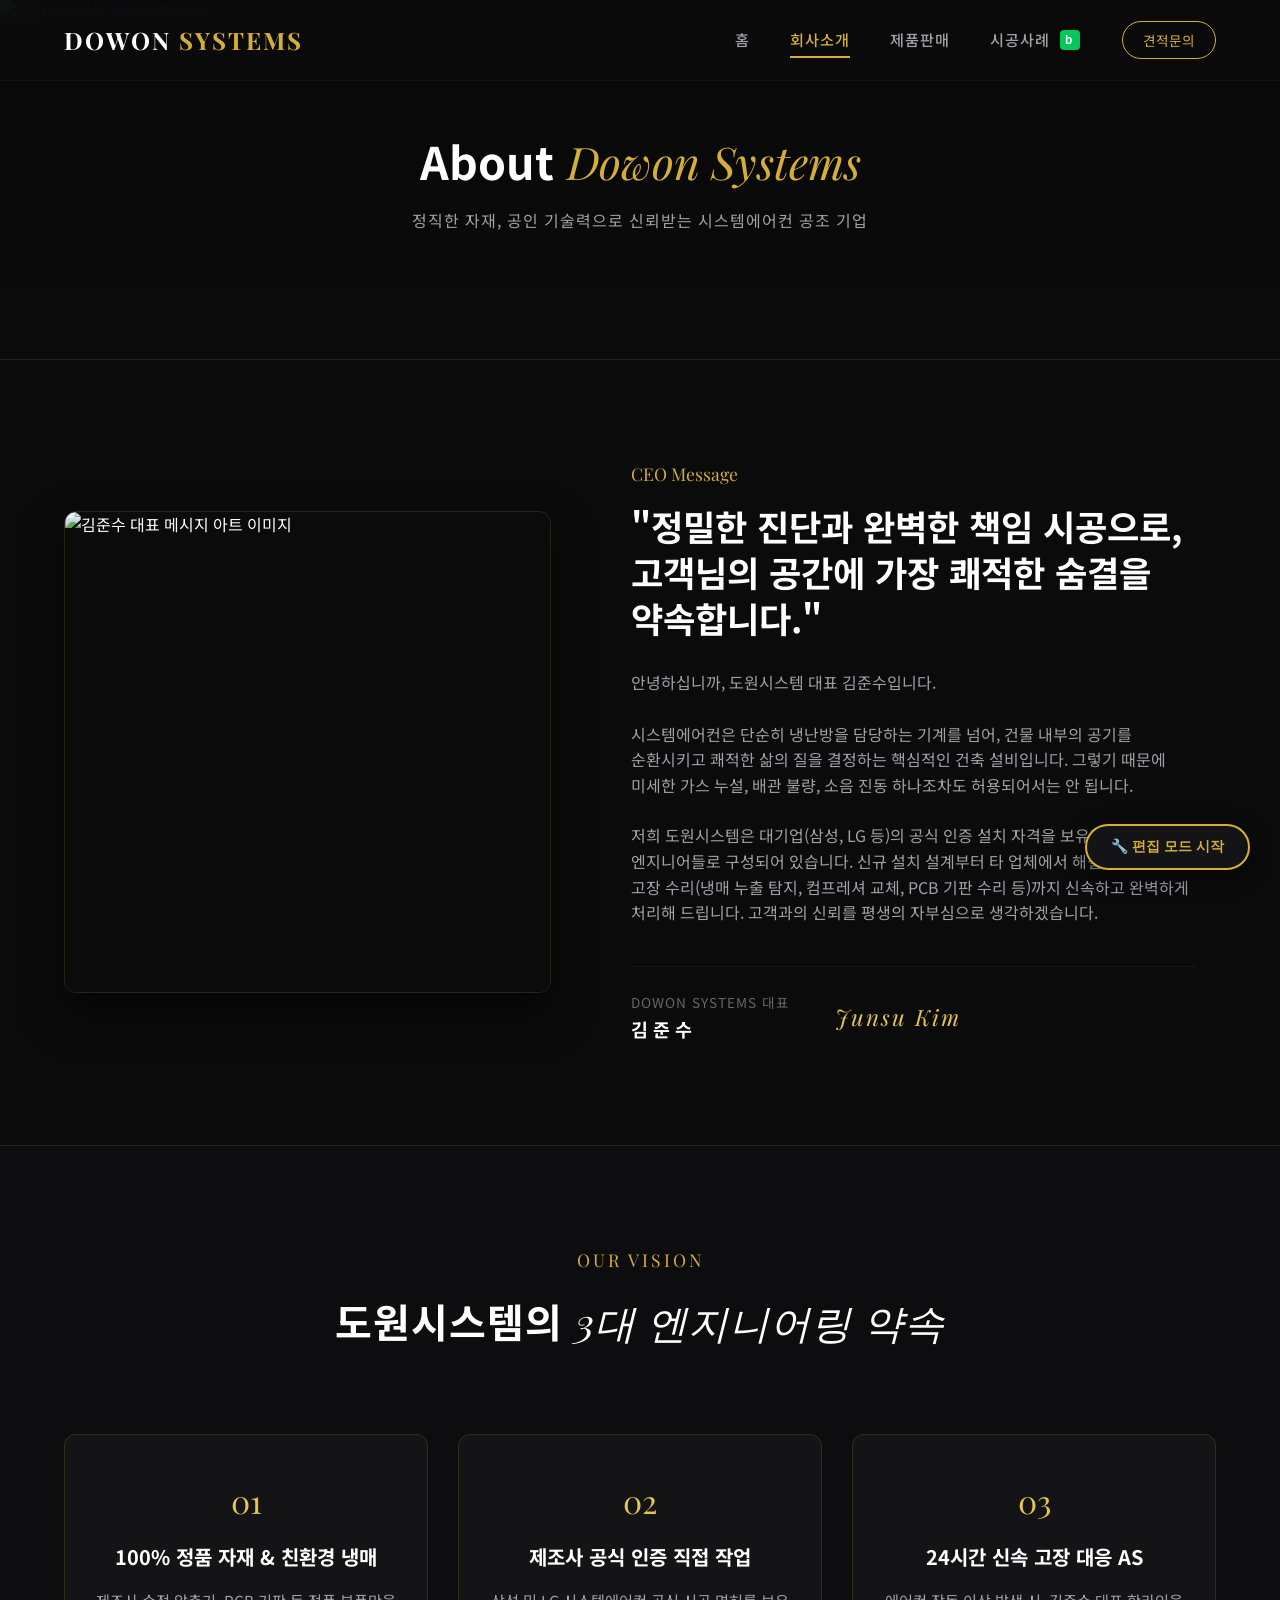
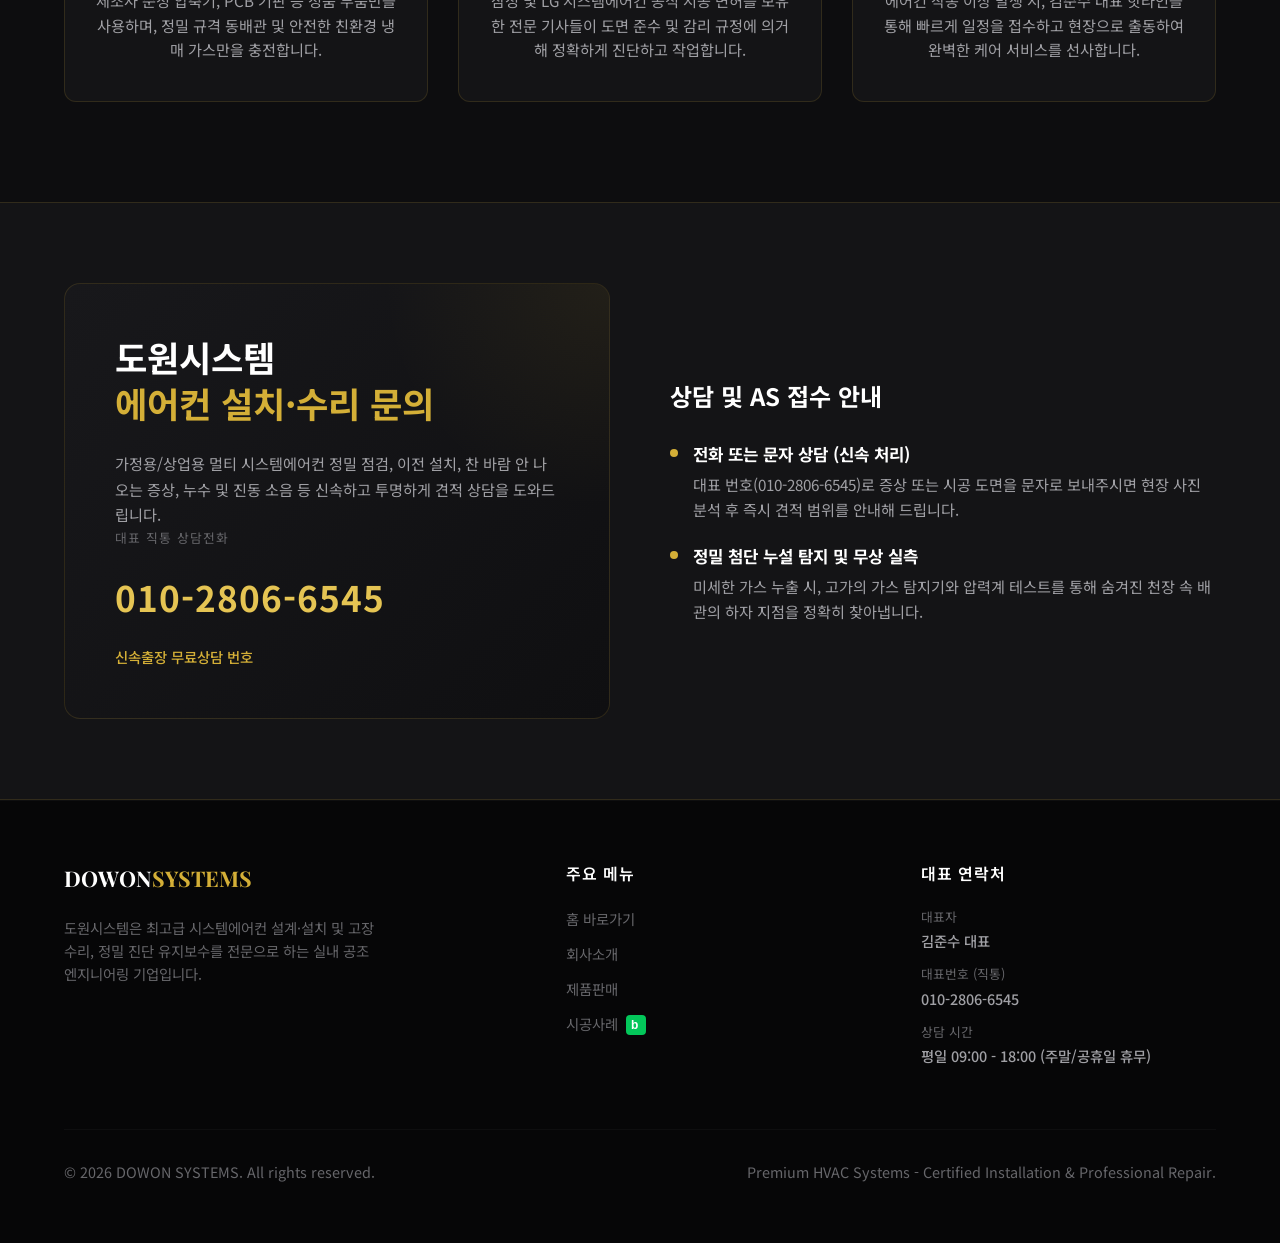
==== about.html @ 6450e4ee "Add files via upload" ====
<!DOCTYPE html>
<html lang="ko">
<head>
  <meta charset="UTF-8">
  <meta name="viewport" content="width=device-width, initial-scale=1.0">
  <title>회사소개 | 도원시스템</title>
  <meta name="description" content="도원시스템 김준수 대표의 정직한 기술 철학과 완벽을 지향하는 최고급 시스템에어컨 시공·수리 전문 기술을 소개합니다.">
  <link rel="stylesheet" href="style.css">
  <style>
    /* 회사소개 서브페이지 커스텀 스타일 */
    .sub-hero {
      height: 40vh;
      min-height: 300px;
      position: relative;
      display: flex;
      align-items: center;
      background-color: #060607;
      overflow: hidden;
      border-bottom: 1px solid var(--border-color);
    }
    .sub-hero::after {
      content: '';
      position: absolute;
      top: 0;
      left: 0;
      width: 100%;
      height: 100%;
      background: linear-gradient(to bottom, rgba(11, 11, 12, 0.4) 0%, rgba(11, 11, 12, 0.95) 100%);
      z-index: 2;
    }
    .sub-hero-bg {
      position: absolute;
      top: 0;
      left: 0;
      width: 100%;
      height: 100%;
      object-fit: cover;
      opacity: 0.5;
      z-index: 1;
    }
    .sub-hero-content {
      position: relative;
      z-index: 3;
      text-align: center;
      width: 100%;
    }
    .sub-hero-title {
      font-size: 2.8rem;
      font-weight: 700;
      margin-bottom: 10px;
    }
    .sub-hero-title span {
      font-family: var(--font-serif);
      font-weight: 400;
      font-style: italic;
      color: var(--primary);
    }
    .sub-hero-desc {
      color: var(--text-secondary);
      font-size: 1rem;
      letter-spacing: 1px;
    }
    .vision-grid {
      display: grid;
      grid-template-columns: repeat(3, 1fr);
      gap: 30px;
      margin-top: 50px;
    }
    @media (max-width: 768px) {
      .vision-grid {
        grid-template-columns: 1fr;
      }
    }
    .vision-card {
      background-color: var(--bg-surface);
      border: 1px solid var(--border-color);
      padding: 40px 30px;
      border-radius: 12px;
      text-align: center;
      transition: var(--transition-smooth);
    }
    .vision-card:hover {
      border-color: var(--border-hover);
      transform: translateY(-5px);
    }
    .vision-num {
      font-family: var(--font-serif);
      font-size: 2rem;
      color: var(--primary-light);
      display: block;
      margin-bottom: 15px;
    }
    .vision-title {
      font-size: 1.25rem;
      font-weight: 700;
      margin-bottom: 15px;
    }
    .vision-desc {
      color: var(--text-secondary);
      font-size: 0.95rem;
      line-height: 1.6;
    }
    .contact-section {
      background-color: var(--bg-surface);
      border-top: 1px solid var(--border-color);
      border-bottom: 1px solid var(--border-color);
      padding: 80px 0;
    }
    .contact-grid {
      display: grid;
      grid-template-columns: 1fr 1fr;
      gap: 60px;
    }
    @media (max-width: 992px) {
      .contact-grid {
        grid-template-columns: 1fr;
        gap: 40px;
      }
    }
    .contact-card-premium {
      background: linear-gradient(135deg, #18181B 0%, #0F0F11 100%);
      border: 1px solid var(--border-color);
      border-radius: 16px;
      padding: 50px;
      display: flex;
      flex-direction: column;
      justify-content: space-between;
      position: relative;
      overflow: hidden;
    }
    .contact-card-premium::before {
      content: '';
      position: absolute;
      top: -50%;
      right: -50%;
      width: 100%;
      height: 100%;
      background: radial-gradient(circle, rgba(212, 175, 55, 0.08) 0%, transparent 65%);
      pointer-events: none;
    }
    .contact-title-main {
      font-size: 2.2rem;
      font-weight: 700;
      line-height: 1.3;
      margin-bottom: 25px;
    }
    .contact-title-main span {
      color: var(--primary);
    }
    .contact-direct-number {
      font-size: 2.2rem;
      font-weight: 700;
      color: var(--primary-light);
      margin: 20px 0;
      letter-spacing: 1px;
    }
    .contact-direct-number a {
      transition: var(--transition-fast);
    }
    .contact-direct-number a:hover {
      color: var(--text-primary);
    }
  </style>
</head>
<body>

  <!-- 프리미엄 헤더 영역 -->
  <header>
    <div class="container header-container">
      <a href="index.html" class="logo" id="header_logo">DOWON<span>SYSTEMS</span></a>
      
      <button class="menu-toggle" aria-label="메뉴 열기" id="menu_toggle_btn">
        <span></span>
        <span></span>
        <span></span>
      </button>

      <ul class="nav-menu">
        <li><a href="index.html" class="nav-link" id="nav_home">홈</a></li>
        <li><a href="about.html" class="nav-link active" id="nav_about">회사소개</a></li>
        <li><a href="products.html" class="nav-link" id="nav_products">제품판매</a></li>
        <li><a href="https://blog.naver.com/junyplz" target="_blank" class="nav-link" id="nav_cases">시공사례<svg viewBox="0 0 24 24" width="24" height="24" style="fill: #03C75A; vertical-align: middle; margin-left: 8px; display: inline-block; position: relative; top: -1px;"><rect x="2" y="2" width="20" height="20" rx="4" fill="#03C75A"/><text x="7" y="16" font-family="'Arial', sans-serif" font-weight="bold" font-size="12" fill="#FFFFFF">b</text></svg></a></li>
        
        <!-- 
          [메뉴 추가 방법] 
          직접 '제품소개' 및 '시공후기' 메뉴를 홈페이지 상단에 띄우고 싶으실 경우, 
          바로 아래 두 줄의 주석 기호를 삭제(지우기)해 주시면 활성화됩니다.
        -->
        <!-- <li><a href="product-intro.html" class="nav-link" id="nav_prod_intro">제품소개</a></li> -->
        <!-- <li><a href="reviews.html" class="nav-link" id="nav_reviews">시공후기</a></li> -->
        
        <li><a href="about.html#contact" class="contact-btn-nav" id="nav_contact">견적문의</a></li>
      </ul>
    </div>
  </header>

  <!-- 서브 페이지 히어로 섹션 -->
  <section class="sub-hero">
    <!-- 
      [사진 직접 교체 안내]
      - 이미지 파일 경로: C:\Users\도원\.gemini\antigravity\scratch\dowon-systems\images\hero-bg.png
      - 추천 해상도: 1920x600px (3:1 비율)
    -->
    <img src="images/hero-bg.png" alt="도원시스템 소개 히어로 배경" class="sub-hero-bg">
    <div class="sub-hero-content container">
      <h1 class="sub-hero-title">About <span>Dowon Systems</span></h1>
      <p class="sub-hero-desc">정직한 자재, 공인 기술력으로 신뢰받는 시스템에어컨 공조 기업</p>
    </div>
  </section>

  <!-- CEO 메시지 섹션 -->
  <section class="section-padding">
    <div class="container">
      <div class="intro-layout">
        <div class="intro-image-container">
          <!-- 
            [사진 직접 교체 안내]
            - 이미지 파일 경로: C:\Users\도원\.gemini\antigravity\scratch\dowon-systems\images\case-1.png
            - 추천 해상도: 800x1000px (세로형 또는 1:1 비율)
          -->
          <img src="images/case-1.png" alt="김준수 대표 메시지 아트 이미지" class="intro-img">
        </div>
        <div class="intro-text-box">
          <span class="intro-subtitle">CEO Message</span>
          <h2 class="intro-title">
            "정밀한 진단과 완벽한 책임 시공으로,<br>
            고객님의 공간에 가장 쾌적한 숨결을 약속합니다."
          </h2>
          <p class="intro-desc">
            안녕하십니까, 도원시스템 대표 김준수입니다.<br><br>
            시스템에어컨은 단순히 냉난방을 담당하는 기계를 넘어, 건물 내부의 공기를 순환시키고 쾌적한 삶의 질을 결정하는 핵심적인 건축 설비입니다. 그렇기 때문에 미세한 가스 누설, 배관 불량, 소음 진동 하나조차도 허용되어서는 안 됩니다.
          </p>
          <p class="intro-desc">
            저희 도원시스템은 대기업(삼성, LG 등)의 공식 인증 설치 자격을 보유한 베테랑 엔지니어들로 구성되어 있습니다. 신규 설치 설계부터 타 업체에서 해결하지 못한 고장 수리(냉매 누출 탐지, 컴프레셔 교체, PCB 기판 수리 등)까지 신속하고 완벽하게 처리해 드립니다. 고객과의 신뢰를 평생의 자부심으로 생각하겠습니다.
          </p>
          <div class="ceo-badge">
            <div class="ceo-sign-box">
              <span class="ceo-role">DOWON SYSTEMS 대표</span>
              <span class="ceo-name">김 준 수</span>
            </div>
            <span class="ceo-signature">Junsu Kim</span>
          </div>
        </div>
      </div>
    </div>
  </section>

  <!-- 기업 비전 섹션 -->
  <section class="section-padding" style="background-color: #0d0d0f; border-top: 1px solid var(--border-color);">
    <div class="container">
      <div class="section-header">
        <span class="section-subtitle">Our Vision</span>
        <h2 class="section-title">도원시스템의 <span>3대 엔지니어링 약속</span></h2>
      </div>

      <div class="vision-grid">
        <div class="vision-card">
          <span class="vision-num">01</span>
          <h3 class="vision-title">100% 정품 자재 & 친환경 냉매</h3>
          <p class="vision-desc">제조사 순정 압축기, PCB 기판 등 정품 부품만을 사용하며, 정밀 규격 동배관 및 안전한 친환경 냉매 가스만을 충전합니다.</p>
        </div>
        <div class="vision-card">
          <span class="vision-num">02</span>
          <h3 class="vision-title">제조사 공식 인증 직접 작업</h3>
          <p class="vision-desc">삼성 및 LG 시스템에어컨 공식 시공 면허를 보유한 전문 기사들이 도면 준수 및 감리 규정에 의거해 정확하게 진단하고 작업합니다.</p>
        </div>
        <div class="vision-card">
          <span class="vision-num">03</span>
          <h3 class="vision-title">24시간 신속 고장 대응 AS</h3>
          <p class="vision-desc">에어컨 작동 이상 발생 시, 김준수 대표 핫라인을 통해 빠르게 일정을 접수하고 현장으로 출동하여 완벽한 케어 서비스를 선사합니다.</p>
        </div>
      </div>
    </div>
  </section>

  <!-- 견적문의 및 연락처 섹션 -->
  <section class="contact-section" id="contact">
    <div class="container">
      <div class="contact-grid">
        <div class="contact-card-premium">
          <div>
            <h2 class="contact-title-main">
              도원시스템<br>
              <span>에어컨 설치·수리 문의</span>
            </h2>
            <p style="color: var(--text-secondary); line-height: 1.7; font-size: 0.95rem;">
              가정용/상업용 멀티 시스템에어컨 정밀 점검, 이전 설치, 찬 바람 안 나오는 증상, 누수 및 진동 소음 등 신속하고 투명하게 견적 상담을 도와드립니다.
            </p>
          </div>
          <div>
            <p style="color: var(--text-muted); font-size: 0.8rem; text-transform: uppercase; letter-spacing: 1px;">대표 직통 상담전화</p>
            <div class="contact-direct-number">
              <a href="tel:010-2806-6545">010-2806-6545</a>
            </div>
            <p style="color: var(--primary); font-size: 0.9rem; font-weight: 500;">
              신속출장 무료상담 번호
            </p>
          </div>
        </div>

        <div style="padding: 20px 0; display: flex; flex-direction: column; justify-content: center;">
          <h3 style="font-size: 1.5rem; font-weight: 700; margin-bottom: 25px;">상담 및 AS 접수 안내</h3>
          <ul style="list-style: none; display: flex; flex-direction: column; gap: 20px;">
            <li style="display: flex; gap: 15px; align-items: flex-start;">
              <div style="width: 8px; height: 8px; border-radius: 50%; background-color: var(--primary); margin-top: 8px; flex-shrink: 0;"></div>
              <div>
                <strong style="display: block; font-size: 1.05rem; margin-bottom: 4px;">전화 또는 문자 상담 (신속 처리)</strong>
                <span style="color: var(--text-secondary); font-size: 0.95rem;">대표 번호(010-2806-6545)로 증상 또는 시공 도면을 문자로 보내주시면 현장 사진 분석 후 즉시 견적 범위를 안내해 드립니다.</span>
              </div>
            </li>
            <li style="display: flex; gap: 15px; align-items: flex-start;">
              <div style="width: 8px; height: 8px; border-radius: 50%; background-color: var(--primary); margin-top: 8px; flex-shrink: 0;"></div>
              <div>
                <strong style="display: block; font-size: 1.05rem; margin-bottom: 4px;">정밀 첨단 누설 탐지 및 무상 실측</strong>
                <span style="color: var(--text-secondary); font-size: 0.95rem;">미세한 가스 누출 시, 고가의 가스 탐지기와 압력계 테스트를 통해 숨겨진 천장 속 배관의 하자 지점을 정확히 찾아냅니다.</span>
              </div>
            </li>
          </ul>
        </div>
      </div>
    </div>
  </section>

  <!-- 프리미엄 푸터 영역 -->
  <footer>
    <div class="container">
      <div class="footer-grid">
        <div>
          <div class="footer-logo">DOWON<span>SYSTEMS</span></div>
          <p class="footer-company-desc">도원시스템은 최고급 시스템에어컨 설계·설치 및 고장 수리, 정밀 진단 유지보수를 전문으로 하는 실내 공조 엔지니어링 기업입니다.</p>
        </div>
        <div>
          <h4 class="footer-title">주요 메뉴</h4>
          <ul class="footer-links">
            <li><a href="index.html">홈 바로가기</a></li>
            <li><a href="about.html">회사소개</a></li>
            <li><a href="products.html">제품판매</a></li>
            <li><a href="https://blog.naver.com/junyplz" target="_blank">시공사례<svg viewBox="0 0 24 24" width="24" height="24" style="fill: #03C75A; vertical-align: middle; margin-left: 6px; display: inline-block; position: relative; top: -1px;"><rect x="2" y="2" width="20" height="20" rx="4" fill="#03C75A"/><text x="7" y="16" font-family="'Arial', sans-serif" font-weight="bold" font-size="12" fill="#FFFFFF">b</text></svg></a></li>
            
            <!-- 
              [하단 푸터 메뉴 추가 방법] 
              푸터 영역에도 '제품소개' 및 '시공후기'를 노출시키려면 아래 두 줄의 주석을 삭제하세요.
            -->
            <!-- <li><a href="product-intro.html">제품소개</a></li> -->
            <!-- <li><a href="reviews.html">시공후기</a></li> -->
          </ul>
        </div>
        <div>
          <h4 class="footer-title">대표 연락처</h4>
          <ul class="footer-info-list">
            <li>
              <span>대표자</span>
              <span>김준수 대표</span>
            </li>
            <li>
              <span>대표번호 (직통)</span>
              <span>010-2806-6545</span>
            </li>
            <li>
              <span>상담 시간</span>
              <span>평일 09:00 - 18:00 (주말/공휴일 휴무)</span>
            </li>
          </ul>
        </div>
      </div>
      <div class="footer-bottom">
        <p>&copy; 2026 DOWON SYSTEMS. All rights reserved.</p>
        <p>Premium HVAC Systems - Certified Installation & Professional Repair.</p>
      </div>
    </div>
  </footer>

  <script>
    // 모바일 네비게이션 토글 제어
    const menuToggle = document.getElementById('menu_toggle_btn');
    const navMenu = document.querySelector('.nav-menu');

    menuToggle.addEventListener('click', () => {
      menuToggle.classList.toggle('active');
      navMenu.classList.toggle('active');
    });

    // 스크롤 시 헤더 디자인 변경 효과
    window.addEventListener('scroll', () => {
      const header = document.querySelector('header');
      if (window.scrollY > 50) {
        header.style.padding = '5px 0';
        header.style.backgroundColor = 'rgba(6, 6, 7, 0.95)';
      } else {
        header.style.padding = '0';
        header.style.backgroundColor = 'rgba(11, 11, 12, 0.85)';
      }
    });

    // ==========================================
    // 🔧 시각적 관리자 편집 모드 (Visual Editor)
    // ==========================================
    
    // 공통 이미지 변경 모달 함수
    function changeImageVisual(imgElement) {
      const modal = document.createElement('div');
      modal.style.cssText = `
        position: fixed;
        top: 0;
        left: 0;
        width: 100vw;
        height: 100vh;
        background: rgba(0,0,0,0.85);
        backdrop-filter: blur(8px);
        -webkit-backdrop-filter: blur(8px);
        z-index: 11000;
        display: flex;
        justify-content: center;
        align-items: center;
        font-family: 'Noto Sans KR', -apple-system, sans-serif;
      `;
      
      const content = document.createElement('div');
      content.style.cssText = `
        background: #141416;
        border: 2px solid #D4AF37;
        border-radius: 16px;
        padding: 30px;
        max-width: 480px;
        width: 90%;
        text-align: center;
        box-shadow: 0 10px 30px rgba(0,0,0,0.8);
        color: #fff;
        animation: editorFadeIn 0.3s ease-out;
      `;
      
      if (!document.getElementById('editor-modal-style')) {
        const style = document.createElement('style');
        style.id = 'editor-modal-style';
        style.textContent = `
          @keyframes editorFadeIn {
            from { opacity: 0; transform: scale(0.95); }
            to { opacity: 1; transform: scale(1); }
          }
        `;
        document.head.appendChild(style);
      }
      
      content.innerHTML = `
        <h3 style="margin-top:0; color:#D4AF37; font-size:1.3rem; margin-bottom:15px; font-weight:700;">🖼️ 사진 변경 방식 선택</h3>
        <p style="color:#A0A0AB; font-size:0.9rem; line-height:1.6; margin-bottom:25px;">
          어떤 방식으로 사진을 변경하시겠습니까?<br>
          <strong>[내 컴퓨터에서 사진 선택]</strong>을 누르시면 준비된 이미지 파일을 바로 브라우저에 등록하여 복잡한 경로 지정 없이도 완벽히 저장할 수 있습니다.
        </p>
        <div style="display:flex; flex-direction:column; gap:12px;">
          <button id="modal-opt-upload" style="background:#D4AF37; color:#141416; border:none; padding:14px; border-radius:8px; font-weight:bold; font-size:14px; cursor:pointer; transition:all 0.2s; box-shadow:0 4px 10px rgba(212,175,55,0.2);">
            📁 내 컴퓨터에서 사진 선택 (자동 업로드)
          </button>
          <button id="modal-opt-path" style="background:transparent; color:#D4AF37; border:2px solid #D4AF37; padding:12px; border-radius:8px; font-weight:bold; font-size:13px; cursor:pointer; transition:all 0.2s;">
            🔗 이미지 파일 경로 직접 입력
          </button>
          <button id="modal-opt-cancel" style="background:rgba(255,255,255,0.06); color:#fff; border:none; padding:12px; border-radius:8px; font-size:13px; cursor:pointer; transition:all 0.2s; margin-top:5px;">
            취소
          </button>
        </div>
      `;
      
      modal.appendChild(content);
      document.body.appendChild(modal);
      
      modal.querySelector('#modal-opt-upload').addEventListener('click', () => {
        const fileInput = document.createElement('input');
        fileInput.type = 'file';
        fileInput.accept = 'image/*';
        fileInput.onchange = e => {
          const file = e.target.files[0];
          if (file) {
            modal.querySelector('#modal-opt-upload').innerText = '⏳ 이미지 읽는 중...';
            const reader = new FileReader();
            reader.onload = function(evt) {
              imgElement.setAttribute('src', evt.target.result);
              document.body.removeChild(modal);
              alert('✅ 사진이 성공적으로 적용되었습니다! 편집 완료 후 변경사항을 저장해 주세요.');
            };
            reader.readAsDataURL(file);
          } else {
            document.body.removeChild(modal);
          }
        };
        fileInput.click();
      });
      
      modal.querySelector('#modal-opt-path').addEventListener('click', () => {
        document.body.removeChild(modal);
        const currentSrc = imgElement.getAttribute('src');
        const newSrc = prompt('교체할 사진의 파일 경로를 입력하세요:\n(예: images/case-1.png)', currentSrc);
        if (newSrc !== null && newSrc !== '') {
          imgElement.setAttribute('src', newSrc);
        }
      });
      
      modal.querySelector('#modal-opt-cancel').addEventListener('click', () => {
        document.body.removeChild(modal);
      });
    }

    const editPanel = document.createElement('div');
    editPanel.id = 'visual-editor-panel';
    editPanel.style.cssText = 'position: fixed; bottom: 30px; right: 30px; z-index: 10000; display: flex; gap: 10px; font-family: sans-serif;';
    editPanel.innerHTML = `
      <button id="admin-edit-btn" style="background:#141416; color:#D4AF37; border:2px solid #D4AF37; padding:12px 24px; border-radius:30px; font-weight:bold; font-size:14px; cursor:pointer; box-shadow:0 6px 20px rgba(0,0,0,0.6); transition:all 0.3s; display:flex; align-items:center; gap:6px;">🔧 편집 모드 시작</button>
    `;
    document.body.appendChild(editPanel);

    let isEditMode = false;
    const adminEditBtn = document.getElementById('admin-edit-btn');

    adminEditBtn.addEventListener('click', () => {
      isEditMode = !isEditMode;
      if (isEditMode) {
        startEditMode();
      } else {
        saveAndDownload();
      }
    });

    function startEditMode() {
      alert('🔧 도원시스템 [회사소개 편집 모드]가 시작되었습니다.\n\n1. 화면상의 인사말, 대표 성함, 비전 항목 등의 글씨를 클릭해서 바로 수정해 보세요.\n2. 상단 히어로 배경 및 대표님 프로필 이미지 위의 [사진 변경] 버튼으로 사진을 바꿀 수 있습니다.\n3. 편집이 끝나면 우측 하단의 [💾 변경사항 저장] 버튼을 눌러주세요.');
      
      adminEditBtn.innerText = '💾 변경사항 저장 (다운로드)';
      adminEditBtn.style.background = '#03C75A';
      adminEditBtn.style.color = '#fff';
      adminEditBtn.style.borderColor = '#03C75A';

      // 텍스트 영역 편집 속성 활성화
      document.querySelectorAll('.sub-hero-title, .sub-hero-desc, .intro-subtitle, .intro-title, .intro-desc, .ceo-role, .ceo-name, .ceo-signature, .section-subtitle, .section-title, .vision-num, .vision-title, .vision-desc, .contact-title-main, .contact-direct-number a, .contact-section p, .contact-section strong, .contact-section span').forEach(el => {
        el.setAttribute('contenteditable', 'true');
        el.style.outline = '1px dashed #D4AF37';
        el.style.padding = '4px';
        el.style.margin = '4px 0';
        el.style.borderRadius = '4px';
        el.style.backgroundColor = 'rgba(212, 175, 55, 0.08)';
      });

      // 1. 서브 히어로 배경 이미지 편집 버튼 생성
      const subHero = document.querySelector('.sub-hero');
      if (subHero && !subHero.querySelector('.sub-hero-img-edit-overlay')) {
        const overlay = document.createElement('div');
        overlay.className = 'sub-hero-img-edit-overlay';
        overlay.style.cssText = 'position:absolute; top:100px; left:50%; transform:translateX(-50%); z-index:100;';
        overlay.innerHTML = `<button style="background:#000; color:#D4AF37; border:2px solid #D4AF37; padding:12px 20px; border-radius:30px; font-size:14px; font-weight:bold; cursor:pointer; box-shadow:0 6px 15px rgba(0,0,0,0.8);">🖼️ 히어로 배경 사진 변경</button>`;
        subHero.appendChild(overlay);

        const subHeroBg = subHero.querySelector('.sub-hero-bg');
        overlay.querySelector('button').addEventListener('click', (e) => {
          e.preventDefault();
          e.stopPropagation();
          changeImageVisual(subHeroBg);
        });
      }

      // 2. CEO 대표 프로필 이미지 편집 버튼 생성
      const introImgBox = document.querySelector('.intro-image-container');
      if (introImgBox && !introImgBox.querySelector('.img-edit-overlay')) {
        const overlay = document.createElement('div');
        overlay.className = 'img-edit-overlay';
        overlay.style.cssText = 'position:absolute; top:15px; right:15px; z-index:10;';
        overlay.innerHTML = `<button style="background:#000; color:#D4AF37; border:2px solid #D4AF37; padding:8px 14px; border-radius:6px; font-size:12px; font-weight:bold; cursor:pointer; box-shadow:0 4px 10px rgba(0,0,0,0.5);">🖼️ 사진 변경</button>`;
        introImgBox.appendChild(overlay);

        const introImg = introImgBox.querySelector('.intro-img');
        overlay.querySelector('button').addEventListener('click', (e) => {
          e.preventDefault();
          e.stopPropagation();
          changeImageVisual(introImg);
        });
      }
    }

    function saveAndDownload() {
      // 에디터 요소 완전 제거 및 초기화
      document.querySelectorAll('.sub-hero-img-edit-overlay, .img-edit-overlay').forEach(el => el.remove());
      
      document.querySelectorAll('.sub-hero-title, .sub-hero-desc, .intro-subtitle, .intro-title, .intro-desc, .ceo-role, .ceo-name, .ceo-signature, .section-subtitle, .section-title, .vision-num, .vision-title, .vision-desc, .contact-title-main, .contact-direct-number a, .contact-section p, .contact-section strong, .contact-section span').forEach(el => {
        el.removeAttribute('contenteditable');
        el.style.outline = '';
        el.style.padding = '';
        el.style.margin = '';
        el.style.borderRadius = '';
        el.style.backgroundColor = '';
      });

      // 편집 조작 버튼 패널도 HTML 저장본에서 임시로 삭제
      editPanel.remove();

      // 전체 깔끔한 소스코드 복제
      const cleanHtml = '<!DOCTYPE html>\n' + document.documentElement.outerHTML;

      // 화면에 패널을 즉시 다시 복구해서 복구 상태 유지
      document.body.appendChild(editPanel);
      adminEditBtn.innerText = '🔧 편집 모드 시작';
      adminEditBtn.style.background = '#141416';
      adminEditBtn.style.color = '#D4AF37';
      adminEditBtn.style.borderColor = '#D4AF37';
      isEditMode = false;

      // 파일 다운로드 생성
      const blob = new Blob([cleanHtml], { type: 'text/html;charset=utf-8' });
      const url = URL.createObjectURL(blob);
      const link = document.createElement('a');
      link.href = url;
      link.download = 'about.html';
      document.body.appendChild(link);
      link.click();
      document.body.removeChild(link);
      URL.revokeObjectURL(url);

      alert('💾 수정이 완료되었습니다!\n\n다운로드된 "about.html" 파일을 기존 프로젝트 폴더의 about.html에 덮어쓰기(교체)하시면 변경사항이 완벽하게 저장됩니다.');
      
      // 상태 초기화를 위해 새로고침
      window.location.reload();
    }
  </script>
</body>
</html>
---- style.css ----
/*
 * Dowon Systems Premium Style Sheet
 * Theme: Luxurious Dark & Champagne Gold
 */

@import url('https://fonts.googleapis.com/css2?family=Noto+Sans+KR:wght@300;400;500;700&family=Playfair+Display:ital,wght@0,400;0,600;0,700;1,400&display=swap');

:root {
  --primary: #D4AF37;       /* Metallic Gold */
  --primary-light: #E5C453; /* Light Gold */
  --primary-dark: #AA841C;  /* Dark Gold */
  --bg-base: #0B0B0C;       /* Velvet Black */
  --bg-surface: #141416;    /* Dark Obsidian Card */
  --bg-surface-hover: #1E1E22;
  --text-primary: #FFFFFF;
  --text-secondary: #A0A0A5;
  --text-muted: #66666A;
  --border-color: rgba(212, 175, 55, 0.15); /* Soft gold border */
  --border-hover: rgba(212, 175, 55, 0.4);
  
  --font-serif: 'Playfair Display', serif;
  --font-sans: 'Noto Sans KR', sans-serif;
  
  --transition-smooth: all 0.5s cubic-bezier(0.16, 1, 0.3, 1);
  --transition-fast: all 0.25s ease;
  
  --shadow-premium: 0 20px 40px rgba(0, 0, 0, 0.5);
  --shadow-gold: 0 4px 20px rgba(212, 175, 55, 0.15);
}

/* Reset & Base Styles */
* {
  margin: 0;
  padding: 0;
  box-sizing: border-box;
  -webkit-font-smoothing: antialiased;
}

html {
  scroll-behavior: smooth;
  font-size: 16px;
  background-color: var(--bg-base);
  color: var(--text-primary);
  font-family: var(--font-sans);
}

body {
  overflow-x: hidden;
  line-height: 1.6;
}

a {
  color: inherit;
  text-decoration: none;
  transition: var(--transition-fast);
}

img {
  max-width: 100%;
  display: block;
}

/* Scrollbar Style */
::-webkit-scrollbar {
  width: 8px;
}
::-webkit-scrollbar-track {
  background: var(--bg-base);
}
::-webkit-scrollbar-thumb {
  background: var(--primary-dark);
  border-radius: 4px;
}
::-webkit-scrollbar-thumb:hover {
  background: var(--primary);
}

/* Common Layout Containers */
.container {
  width: 100%;
  max-width: 1200px;
  margin: 0 auto;
  padding: 0 24px;
}

.section-padding {
  padding: 100px 0;
}

@media (max-width: 768px) {
  .section-padding {
    padding: 60px 0;
  }
}

/* Header & Navigation */
header {
  position: fixed;
  top: 0;
  left: 0;
  width: 100%;
  z-index: 1000;
  background-color: rgba(11, 11, 12, 0.85);
  backdrop-filter: blur(15px);
  -webkit-backdrop-filter: blur(15px);
  border-bottom: 1px solid rgba(255, 255, 255, 0.03);
  transition: var(--transition-smooth);
}

.header-container {
  display: flex;
  justify-content: space-between;
  align-items: center;
  height: 80px;
}

.logo {
  font-family: var(--font-serif);
  font-size: 1.5rem;
  font-weight: 700;
  letter-spacing: 2px;
  color: var(--text-primary);
  display: flex;
  align-items: center;
  gap: 8px;
}

.logo span {
  color: var(--primary);
}

.nav-menu {
  display: flex;
  list-style: none;
  gap: 40px;
}

.nav-link {
  font-size: 0.95rem;
  font-weight: 500;
  letter-spacing: 1px;
  color: var(--text-secondary);
  position: relative;
  padding: 8px 0;
}

.nav-link::after {
  content: '';
  position: absolute;
  bottom: 0;
  left: 0;
  width: 0;
  height: 1.5px;
  background-color: var(--primary);
  transition: var(--transition-smooth);
}

.nav-link:hover,
.nav-link.active {
  color: var(--primary);
}

.nav-link:hover::after,
.nav-link.active::after {
  width: 100%;
}

.contact-btn-nav {
  border: 1px solid var(--primary);
  padding: 8px 20px;
  border-radius: 20px;
  font-size: 0.85rem;
  color: var(--primary);
  transition: var(--transition-smooth);
}

.contact-btn-nav:hover {
  background-color: var(--primary);
  color: var(--bg-base);
  box-shadow: var(--shadow-gold);
}

/* Mobile Nav Toggle */
.menu-toggle {
  display: none;
  flex-direction: column;
  gap: 6px;
  background: none;
  border: none;
  cursor: pointer;
  z-index: 1001;
}

.menu-toggle span {
  width: 25px;
  height: 2px;
  background-color: var(--text-primary);
  transition: var(--transition-fast);
}

@media (max-width: 768px) {
  .nav-menu {
    position: fixed;
    top: 80px;
    right: -100%;
    width: 100%;
    height: calc(100vh - 80px);
    background-color: var(--bg-base);
    flex-direction: column;
    align-items: center;
    justify-content: center;
    gap: 30px;
    transition: var(--transition-smooth);
    border-top: 1px solid rgba(255, 255, 255, 0.05);
  }
  
  .nav-menu.active {
    right: 0;
  }
  
  .menu-toggle {
    display: flex;
  }
  
  .menu-toggle.active span:nth-child(1) {
    transform: translateY(8px) rotate(45deg);
  }
  
  .menu-toggle.active span:nth-child(2) {
    opacity: 0;
  }
  
  .menu-toggle.active span:nth-child(3) {
    transform: translateY(-8px) rotate(-45deg);
  }
}

/* Hero Section */
.hero {
  position: relative;
  height: 100vh;
  min-height: 600px;
  display: flex;
  align-items: center;
  background-color: var(--bg-base);
  overflow: hidden;
}

@media (min-width: 1024px) {
  .hero .container {
    max-width: 100%;
    margin-left: 0;
    padding-left: 80px;
    padding-right: 80px;
    display: flex;
    justify-content: space-between;
    align-items: center;
    gap: 60px;
  }
  .hero-content {
    max-width: 60%;
  }
  .hero-contact-box {
    display: block;
    width: 380px;
    flex-shrink: 0;
  }
}

@media (max-width: 1023px) {
  .hero {
    height: auto;
    min-height: 100vh;
    padding-top: 130px;
    padding-bottom: 70px;
    display: flex;
    align-items: center;
  }
  .hero .container {
    display: flex;
    flex-direction: column;
    align-items: flex-start;
    gap: 40px;
  }
  .hero-content {
    max-width: 100%;
  }
  .hero-contact-box {
    width: 100%;
    max-width: 450px;
  }
}

.hero-bg-wrapper {
  position: absolute;
  top: 0;
  left: 0;
  width: 100%;
  height: 100%;
  z-index: 1;
}

.hero-bg-wrapper::after {
  content: '';
  position: absolute;
  top: 0;
  left: 0;
  width: 100%;
  height: 100%;
  background: linear-gradient(to bottom, rgba(11, 11, 12, 0.6) 0%, rgba(11, 11, 12, 0.95) 100%);
  z-index: 2;
}

.hero-bg {
  width: 100%;
  height: 100%;
  object-fit: cover;
  transform: scale(1.05);
  animation: zoomBg 20s infinite alternate;
}

.hero-content {
  position: relative;
  z-index: 3;
  max-width: 800px;
  opacity: 0;
  transform: translateY(30px);
  animation: fadeInUp 1.2s forwards 0.2s cubic-bezier(0.16, 1, 0.3, 1);
}

.hero-subtitle {
  font-family: var(--font-serif);
  font-size: 1.25rem;
  color: var(--primary);
  letter-spacing: 4px;
  margin-bottom: 20px;
  text-transform: uppercase;
}

.hero-title {
  font-size: 3.5rem;
  line-height: 1.2;
  font-weight: 700;
  margin-bottom: 30px;
  word-break: keep-all;
}

.hero-title span {
  font-family: var(--font-serif);
  font-weight: 400;
  font-style: italic;
  display: block;
  font-size: 4rem;
  color: var(--primary-light);
  margin-top: 10px;
}

.hero-desc {
  font-size: 1.1rem;
  color: var(--text-secondary);
  max-width: 600px;
  margin-bottom: 40px;
  word-break: keep-all;
}

.hero-actions {
  display: flex;
  gap: 20px;
}

/* Buttons */
.btn {
  display: inline-flex;
  align-items: center;
  justify-content: center;
  padding: 16px 36px;
  border-radius: 30px;
  font-size: 0.95rem;
  font-weight: 600;
  letter-spacing: 1px;
  cursor: pointer;
  transition: var(--transition-smooth);
}

.btn-primary {
  background-color: var(--primary);
  color: var(--bg-base);
  box-shadow: var(--shadow-gold);
}

.btn-primary:hover {
  background-color: var(--primary-light);
  transform: translateY(-2px);
  box-shadow: 0 8px 25px rgba(212, 175, 55, 0.3);
}

.btn-outline {
  border: 1px solid rgba(255, 255, 255, 0.2);
  color: var(--text-primary);
  background-color: transparent;
}

.btn-outline:hover {
  border-color: var(--primary);
  color: var(--primary);
  transform: translateY(-2px);
}

@media (max-width: 768px) {
  .hero-title {
    font-size: 2.5rem;
  }
  .hero-title span {
    font-size: 2.8rem;
  }
  .hero-actions {
    flex-direction: column;
    gap: 15px;
    width: 100%;
  }
  .hero-actions .btn {
    width: 100%;
    text-align: center;
  }
}

/* Typography & Section Headers */
.section-header {
  text-align: center;
  margin-bottom: 80px;
}

.section-subtitle {
  font-family: var(--font-serif);
  font-size: 1.1rem;
  color: var(--primary);
  letter-spacing: 3px;
  text-transform: uppercase;
  margin-bottom: 15px;
  display: block;
}

.section-title {
  font-size: 2.5rem;
  font-weight: 700;
  letter-spacing: 1px;
}

.section-title span {
  font-family: var(--font-serif);
  font-weight: 400;
  font-style: italic;
}

/* Feature Showcase Cards (Home Page Overview) */
.showcase-grid {
  display: grid;
  grid-template-columns: repeat(3, 1fr);
  gap: 30px;
}

@media (max-width: 992px) {
  .showcase-grid {
    grid-template-columns: 1fr;
    gap: 40px;
  }
}

.showcase-card {
  background-color: var(--bg-surface);
  border: 1px solid var(--border-color);
  border-radius: 12px;
  overflow: hidden;
  transition: var(--transition-smooth);
  position: relative;
}

.showcase-card:hover {
  border-color: var(--border-hover);
  transform: translateY(-8px);
  box-shadow: var(--shadow-premium);
}

.showcase-img-box {
  width: 100%;
  height: 250px;
  overflow: hidden;
  position: relative;
}

.showcase-img {
  width: 100%;
  height: 100%;
  object-fit: cover;
  transition: var(--transition-smooth);
}

.showcase-card:hover .showcase-img {
  transform: scale(1.08);
}

.showcase-info {
  padding: 30px;
}

.showcase-tag {
  font-size: 0.8rem;
  color: var(--primary);
  font-weight: 600;
  text-transform: uppercase;
  letter-spacing: 2px;
  margin-bottom: 10px;
  display: block;
}

.showcase-h3 {
  font-size: 1.35rem;
  font-weight: 700;
  margin-bottom: 15px;
}

.showcase-desc {
  color: var(--text-secondary);
  font-size: 0.95rem;
  line-height: 1.6;
  margin-bottom: 25px;
}

.showcase-link {
  font-size: 0.9rem;
  font-weight: 600;
  color: var(--primary);
  display: inline-flex;
  align-items: center;
  gap: 6px;
  transition: var(--transition-fast);
}

.showcase-link::after {
  content: ' →';
  transition: var(--transition-fast);
}

.showcase-card:hover .showcase-link::after {
  transform: translateX(4px);
}

/* About / Intro Section Details */
.intro-layout {
  display: grid;
  grid-template-columns: 1fr 1.2fr;
  gap: 80px;
  align-items: center;
}

@media (max-width: 992px) {
  .intro-layout {
    grid-template-columns: 1fr;
    gap: 40px;
  }
}

.intro-image-container {
  position: relative;
  border-radius: 12px;
  overflow: hidden;
  border: 1px solid var(--border-color);
  box-shadow: var(--shadow-premium);
}

.intro-image-container::before {
  content: '';
  position: absolute;
  top: 0;
  left: 0;
  width: 100%;
  height: 100%;
  background: linear-gradient(to bottom, transparent 60%, rgba(11, 11, 12, 0.9) 100%);
  z-index: 2;
}

.intro-img {
  width: 100%;
  height: 480px;
  object-fit: cover;
}

.intro-text-box {
  padding-right: 20px;
}

.intro-subtitle {
  color: var(--primary);
  font-family: var(--font-serif);
  font-size: 1.1rem;
  margin-bottom: 15px;
  display: block;
}

.intro-title {
  font-size: 2.2rem;
  font-weight: 700;
  line-height: 1.3;
  margin-bottom: 30px;
  word-break: keep-all;
}

.intro-desc {
  font-size: 1rem;
  color: var(--text-secondary);
  margin-bottom: 25px;
  word-break: keep-all;
}

.ceo-badge {
  display: flex;
  align-items: center;
  gap: 15px;
  margin-top: 40px;
  padding-top: 25px;
  border-top: 1px solid rgba(255, 255, 255, 0.05);
}

.ceo-sign-box {
  display: flex;
  flex-direction: column;
}

.ceo-role {
  font-size: 0.85rem;
  color: var(--text-muted);
  letter-spacing: 1px;
}

.ceo-name {
  font-size: 1.15rem;
  font-weight: 700;
  color: var(--text-primary);
  margin-top: 2px;
}

.ceo-signature {
  font-family: var(--font-serif);
  font-size: 1.4rem;
  font-style: italic;
  color: var(--primary-light);
  margin-left: 30px;
  letter-spacing: 2px;
}

/* Contact Info Section */
.info-bar {
  background-color: var(--bg-surface);
  border-top: 1px solid var(--border-color);
  border-bottom: 1px solid var(--border-color);
  padding: 40px 0;
  margin-top: 80px;
}

.info-flex {
  display: flex;
  justify-content: space-around;
  flex-wrap: wrap;
  gap: 30px;
}

.info-item {
  display: flex;
  align-items: center;
  gap: 15px;
}

.info-icon {
  width: 48px;
  height: 48px;
  border-radius: 50%;
  background-color: rgba(212, 175, 55, 0.08);
  border: 1px solid var(--border-color);
  display: flex;
  align-items: center;
  justify-content: center;
  color: var(--primary);
  font-size: 1.2rem;
}

.info-content h4 {
  font-size: 0.85rem;
  color: var(--text-muted);
  text-transform: uppercase;
  letter-spacing: 1px;
  margin-bottom: 4px;
}

.info-content p {
  font-size: 1.05rem;
  font-weight: 600;
  color: var(--text-primary);
}

@media (max-width: 768px) {
  .info-flex {
    flex-direction: column;
    align-items: flex-start;
    padding-left: 20px;
  }
}

/* Product & Case Grid Page Modules */
.grid-container {
  display: grid;
  grid-template-columns: repeat(3, 1fr);
  gap: 40px;
}

@media (max-width: 992px) {
  .grid-container {
    grid-template-columns: repeat(2, 1fr);
  }
}

@media (max-width: 768px) {
  .grid-container {
    grid-template-columns: 1fr;
  }
}

.grid-card {
  background-color: var(--bg-surface);
  border: 1px solid var(--border-color);
  border-radius: 12px;
  overflow: hidden;
  transition: var(--transition-smooth);
  display: flex;
  flex-direction: column;
  height: 100%;
}

.grid-card:hover {
  border-color: var(--border-hover);
  transform: translateY(-8px);
  box-shadow: var(--shadow-premium);
}

.grid-card-img-box {
  position: relative;
  height: 300px;
  overflow: hidden;
}

.grid-card-img {
  width: 100%;
  height: 100%;
  object-fit: cover;
  transition: var(--transition-smooth);
}

.grid-card:hover .grid-card-img {
  transform: scale(1.08);
}

.grid-card-body {
  padding: 30px;
  display: flex;
  flex-direction: column;
  flex-grow: 1;
}

.grid-card-title {
  font-size: 1.35rem;
  font-weight: 700;
  margin-bottom: 12px;
}

.grid-card-desc {
  color: var(--text-secondary);
  font-size: 0.95rem;
  line-height: 1.6;
  margin-bottom: 20px;
  flex-grow: 1;
}

.grid-card-specs {
  border-top: 1px solid rgba(255, 255, 255, 0.05);
  padding-top: 15px;
  display: flex;
  justify-content: space-between;
  align-items: center;
}

.spec-item {
  font-size: 0.85rem;
  color: var(--text-muted);
}

.spec-value {
  color: var(--primary);
  font-weight: 600;
}

/* Portfolio Hover Overlay Case Cards (for cases.html) */
.case-card {
  position: relative;
  height: 450px;
  border-radius: 12px;
  overflow: hidden;
  border: 1px solid var(--border-color);
  cursor: pointer;
}

.case-card-img {
  width: 100%;
  height: 100%;
  object-fit: cover;
  transition: var(--transition-smooth);
}

.case-card-overlay {
  position: absolute;
  top: 0;
  left: 0;
  width: 100%;
  height: 100%;
  background: linear-gradient(to top, rgba(11, 11, 12, 0.95) 0%, rgba(11, 11, 12, 0.4) 60%, rgba(11, 11, 12, 0.1) 100%);
  display: flex;
  flex-direction: column;
  justify-content: flex-end;
  padding: 40px;
  z-index: 2;
  transition: var(--transition-smooth);
}

.case-card-tag {
  font-size: 0.8rem;
  color: var(--primary);
  font-weight: 600;
  letter-spacing: 2px;
  margin-bottom: 8px;
  transform: translateY(15px);
  opacity: 0;
  transition: var(--transition-smooth);
}

.case-card-title {
  font-size: 1.5rem;
  font-weight: 700;
  margin-bottom: 12px;
  transform: translateY(15px);
  transition: var(--transition-smooth);
}

.case-card-details {
  color: var(--text-secondary);
  font-size: 0.9rem;
  transform: translateY(15px);
  opacity: 0;
  transition: var(--transition-smooth);
}

.case-card:hover .case-card-img {
  transform: scale(1.08);
}

.case-card:hover .case-card-overlay {
  background: linear-gradient(to top, rgba(11, 11, 12, 0.98) 0%, rgba(11, 11, 12, 0.7) 100%);
}

.case-card:hover .case-card-tag,
.case-card:hover .case-card-details {
  transform: translateY(0);
  opacity: 1;
}

.case-card:hover .case-card-title {
  transform: translateY(0);
  color: var(--primary-light);
}

/* Call to Action Footer Panel */
.cta-section {
  position: relative;
  background-color: var(--bg-surface);
  border-top: 1px solid var(--border-color);
  padding: 80px 0;
  text-align: center;
  overflow: hidden;
}

.cta-section::before {
  content: '';
  position: absolute;
  top: 0;
  left: 0;
  width: 100%;
  height: 100%;
  background: radial-gradient(circle at center, rgba(212, 175, 55, 0.04) 0%, transparent 70%);
  pointer-events: none;
}

.cta-container {
  position: relative;
  z-index: 2;
  max-width: 700px;
  margin: 0 auto;
}

.cta-title {
  font-size: 2.2rem;
  font-weight: 700;
  margin-bottom: 20px;
}

.cta-desc {
  color: var(--text-secondary);
  font-size: 1rem;
  margin-bottom: 35px;
}

/* Footer styling */
footer {
  background-color: #060607;
  border-top: 1px solid rgba(255, 255, 255, 0.03);
  padding: 60px 0;
  font-size: 0.9rem;
  color: var(--text-muted);
}

.footer-grid {
  display: grid;
  grid-template-columns: 1.5fr 1fr 1fr;
  gap: 60px;
  margin-bottom: 50px;
}

@media (max-width: 768px) {
  .footer-grid {
    grid-template-columns: 1fr;
    gap: 40px;
  }
}

.footer-logo {
  font-family: var(--font-serif);
  font-size: 1.35rem;
  font-weight: 700;
  color: var(--text-primary);
  margin-bottom: 20px;
}

.footer-logo span {
  color: var(--primary);
}

.footer-company-desc {
  max-width: 320px;
  line-height: 1.6;
}

.footer-title {
  color: var(--text-primary);
  font-size: 1rem;
  font-weight: 600;
  margin-bottom: 20px;
  letter-spacing: 1px;
}

.footer-links {
  list-style: none;
}

.footer-links li {
  margin-bottom: 12px;
}

.footer-links a {
  transition: var(--transition-fast);
}

.footer-links a:hover {
  color: var(--primary);
  padding-left: 4px;
}

.footer-info-list {
  list-style: none;
}

.footer-info-list li {
  margin-bottom: 12px;
  display: flex;
  flex-direction: column;
}

.footer-info-list span:first-child {
  font-size: 0.8rem;
  color: var(--text-muted);
  text-transform: uppercase;
}

.footer-info-list span:last-child {
  color: var(--text-secondary);
  font-weight: 500;
  margin-top: 2px;
}

.footer-bottom {
  border-top: 1px solid rgba(255, 255, 255, 0.03);
  padding-top: 30px;
  display: flex;
  justify-content: space-between;
  align-items: center;
  flex-wrap: wrap;
  gap: 20px;
}

@media (max-width: 576px) {
  .footer-bottom {
    flex-direction: column;
    text-align: center;
  }
}

/* Animations */
@keyframes zoomBg {
  from {
    transform: scale(1);
  }
  to {
    transform: scale(1.08);
  }
}

@keyframes fadeInUp {
  from {
    opacity: 0;
    transform: translateY(45px);
  }
  to {
    opacity: 1;
    transform: translateY(0);
  }
}

.fade-in {
  opacity: 0;
  transform: translateY(30px);
  animation: fadeInUp 1s forwards cubic-bezier(0.16, 1, 0.3, 1);
}

/* Hero Contact Box on the right */
.hero-contact-box {
  background: rgba(20, 20, 22, 0.65);
  backdrop-filter: blur(15px);
  -webkit-backdrop-filter: blur(15px);
  border: 1px solid rgba(212, 175, 55, 0.2);
  border-radius: 16px;
  padding: 30px;
  box-shadow: 0 20px 40px rgba(0, 0, 0, 0.6), inset 0 1px 0 rgba(255, 255, 255, 0.05);
  transition: var(--transition-smooth);
}

.hero-contact-box:hover {
  border-color: rgba(212, 175, 55, 0.5);
  box-shadow: 0 25px 50px rgba(212, 175, 55, 0.1), 0 20px 40px rgba(0, 0, 0, 0.6);
  transform: translateY(-5px);
}

.contact-box-title {
  font-size: 0.8rem;
  color: var(--primary);
  font-weight: 700;
  letter-spacing: 2px;
  text-transform: uppercase;
  margin-bottom: 20px;
  display: block;
  border-bottom: 1px solid rgba(255, 255, 255, 0.05);
  padding-bottom: 10px;
}

.hero-phone-numbers {
  display: flex;
  flex-direction: column;
  gap: 20px;
}

.hero-phone-item {
  display: flex;
  flex-direction: column;
  padding: 12px 16px;
  border-radius: 8px;
  background: rgba(255, 255, 255, 0.02);
  border: 1px solid rgba(255, 255, 255, 0.02);
  transition: var(--transition-fast);
}

.hero-phone-item:hover {
  background: rgba(212, 175, 55, 0.05);
  border-color: rgba(212, 175, 55, 0.2);
}

.phone-label {
  font-size: 0.75rem;
  color: var(--text-secondary);
  margin-bottom: 2px;
  display: block;
}

.phone-number {
  font-size: 1.7rem;
  font-weight: 700;
  color: var(--primary-light);
  letter-spacing: 0.5px;
  display: block;
  transition: var(--transition-fast);
}

.hero-phone-item:hover .phone-number {
  color: #fff;
}

/* Phone icon alignment and container styles */
.phone-item-inner {
  display: flex;
  align-items: center;
  gap: 15px;
}

.phone-icon-box {
  width: 44px;
  height: 44px;
  border-radius: 50%;
  background: rgba(212, 175, 55, 0.08);
  border: 1px solid rgba(212, 175, 55, 0.2);
  display: flex;
  align-items: center;
  justify-content: center;
  color: var(--primary);
  transition: var(--transition-fast);
  flex-shrink: 0;
}

.hero-phone-item:hover .phone-icon-box {
  background: var(--primary);
  color: #141416;
  border-color: var(--primary);
}

.phone-text-box {
  display: flex;
  flex-direction: column;
}

@media (max-width: 480px) {
  .hero-contact-box {
    padding: 20px;
  }
  .phone-number {
    font-size: 1.4rem;
  }
  .phone-icon-box {
    width: 38px;
    height: 38px;
  }
  .phone-label {
    font-size: 0.7rem;
  }
  .hero-title {
    font-size: 2rem;
  }
  .hero-title span {
    font-size: 2.2rem;
  }
}
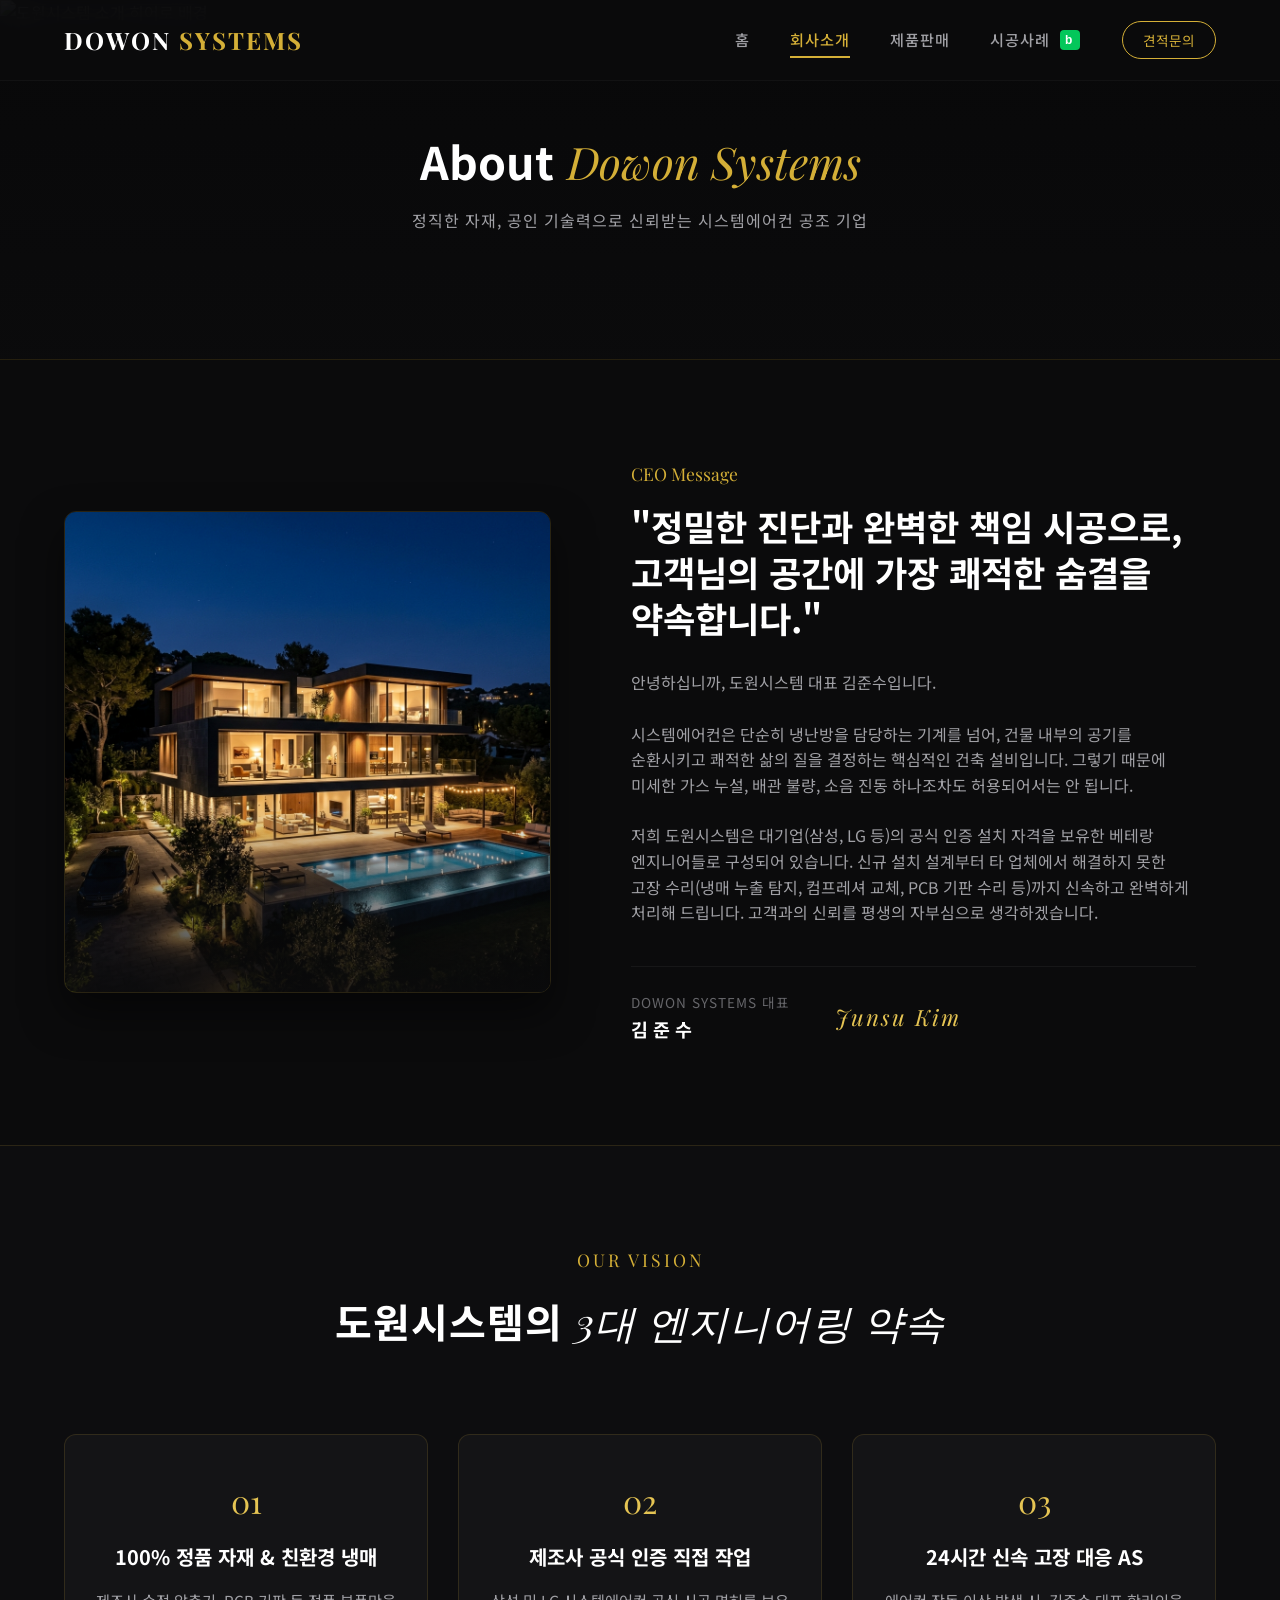
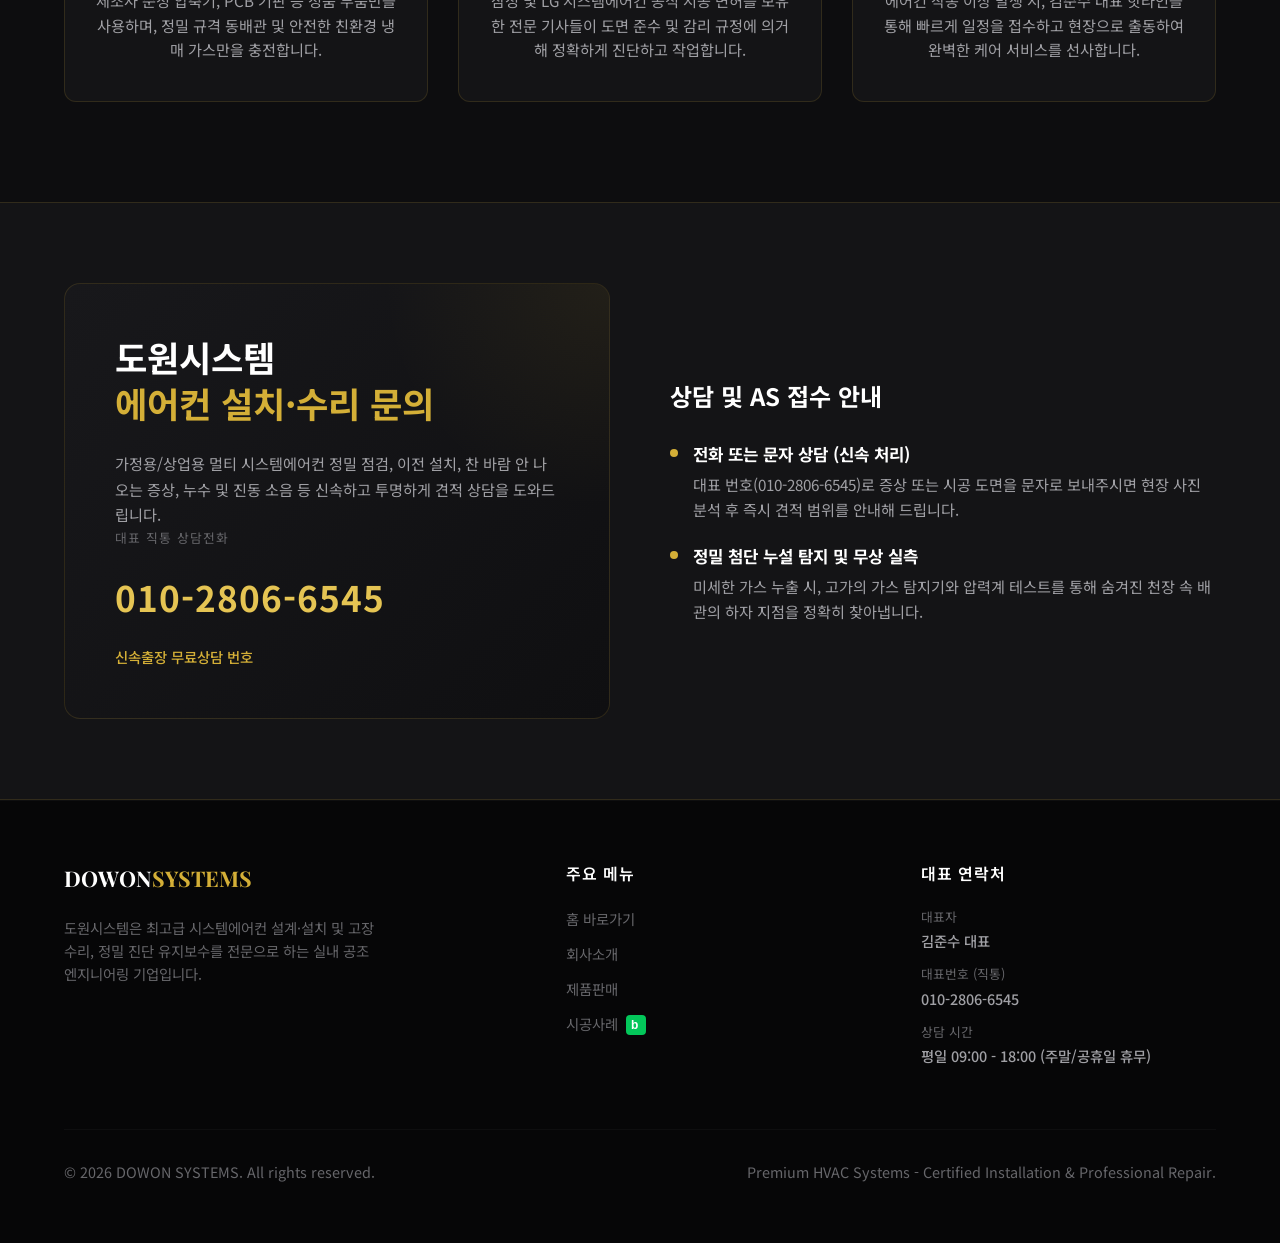
==== commit 0602cbd8: "Add files via upload" ====
--- a/about.html
+++ b/about.html
@@ -201,7 +201,7 @@
       - 이미지 파일 경로: C:\Users\도원\.gemini\antigravity\scratch\dowon-systems\images\hero-bg.png
       - 추천 해상도: 1920x600px (3:1 비율)
     -->
-    <img src="images/hero-bg.png" alt="도원시스템 소개 히어로 배경" class="sub-hero-bg">
+    <img src="images/EYHZ7886.jpg" alt="도원시스템 소개 히어로 배경" class="sub-hero-bg">
     <div class="sub-hero-content container">
       <h1 class="sub-hero-title">About <span>Dowon Systems</span></h1>
       <p class="sub-hero-desc">정직한 자재, 공인 기술력으로 신뢰받는 시스템에어컨 공조 기업</p>
@@ -392,229 +392,7 @@
       }
     });
 
-    // ==========================================
-    // 🔧 시각적 관리자 편집 모드 (Visual Editor)
-    // ==========================================
-    
-    // 공통 이미지 변경 모달 함수
-    function changeImageVisual(imgElement) {
-      const modal = document.createElement('div');
-      modal.style.cssText = `
-        position: fixed;
-        top: 0;
-        left: 0;
-        width: 100vw;
-        height: 100vh;
-        background: rgba(0,0,0,0.85);
-        backdrop-filter: blur(8px);
-        -webkit-backdrop-filter: blur(8px);
-        z-index: 11000;
-        display: flex;
-        justify-content: center;
-        align-items: center;
-        font-family: 'Noto Sans KR', -apple-system, sans-serif;
-      `;
-      
-      const content = document.createElement('div');
-      content.style.cssText = `
-        background: #141416;
-        border: 2px solid #D4AF37;
-        border-radius: 16px;
-        padding: 30px;
-        max-width: 480px;
-        width: 90%;
-        text-align: center;
-        box-shadow: 0 10px 30px rgba(0,0,0,0.8);
-        color: #fff;
-        animation: editorFadeIn 0.3s ease-out;
-      `;
-      
-      if (!document.getElementById('editor-modal-style')) {
-        const style = document.createElement('style');
-        style.id = 'editor-modal-style';
-        style.textContent = `
-          @keyframes editorFadeIn {
-            from { opacity: 0; transform: scale(0.95); }
-            to { opacity: 1; transform: scale(1); }
-          }
-        `;
-        document.head.appendChild(style);
-      }
-      
-      content.innerHTML = `
-        <h3 style="margin-top:0; color:#D4AF37; font-size:1.3rem; margin-bottom:15px; font-weight:700;">🖼️ 사진 변경 방식 선택</h3>
-        <p style="color:#A0A0AB; font-size:0.9rem; line-height:1.6; margin-bottom:25px;">
-          어떤 방식으로 사진을 변경하시겠습니까?<br>
-          <strong>[내 컴퓨터에서 사진 선택]</strong>을 누르시면 준비된 이미지 파일을 바로 브라우저에 등록하여 복잡한 경로 지정 없이도 완벽히 저장할 수 있습니다.
-        </p>
-        <div style="display:flex; flex-direction:column; gap:12px;">
-          <button id="modal-opt-upload" style="background:#D4AF37; color:#141416; border:none; padding:14px; border-radius:8px; font-weight:bold; font-size:14px; cursor:pointer; transition:all 0.2s; box-shadow:0 4px 10px rgba(212,175,55,0.2);">
-            📁 내 컴퓨터에서 사진 선택 (자동 업로드)
-          </button>
-          <button id="modal-opt-path" style="background:transparent; color:#D4AF37; border:2px solid #D4AF37; padding:12px; border-radius:8px; font-weight:bold; font-size:13px; cursor:pointer; transition:all 0.2s;">
-            🔗 이미지 파일 경로 직접 입력
-          </button>
-          <button id="modal-opt-cancel" style="background:rgba(255,255,255,0.06); color:#fff; border:none; padding:12px; border-radius:8px; font-size:13px; cursor:pointer; transition:all 0.2s; margin-top:5px;">
-            취소
-          </button>
-        </div>
-      `;
-      
-      modal.appendChild(content);
-      document.body.appendChild(modal);
-      
-      modal.querySelector('#modal-opt-upload').addEventListener('click', () => {
-        const fileInput = document.createElement('input');
-        fileInput.type = 'file';
-        fileInput.accept = 'image/*';
-        fileInput.onchange = e => {
-          const file = e.target.files[0];
-          if (file) {
-            modal.querySelector('#modal-opt-upload').innerText = '⏳ 이미지 읽는 중...';
-            const reader = new FileReader();
-            reader.onload = function(evt) {
-              imgElement.setAttribute('src', evt.target.result);
-              document.body.removeChild(modal);
-              alert('✅ 사진이 성공적으로 적용되었습니다! 편집 완료 후 변경사항을 저장해 주세요.');
-            };
-            reader.readAsDataURL(file);
-          } else {
-            document.body.removeChild(modal);
-          }
-        };
-        fileInput.click();
-      });
-      
-      modal.querySelector('#modal-opt-path').addEventListener('click', () => {
-        document.body.removeChild(modal);
-        const currentSrc = imgElement.getAttribute('src');
-        const newSrc = prompt('교체할 사진의 파일 경로를 입력하세요:\n(예: images/case-1.png)', currentSrc);
-        if (newSrc !== null && newSrc !== '') {
-          imgElement.setAttribute('src', newSrc);
-        }
-      });
-      
-      modal.querySelector('#modal-opt-cancel').addEventListener('click', () => {
-        document.body.removeChild(modal);
-      });
-    }
-
-    const editPanel = document.createElement('div');
-    editPanel.id = 'visual-editor-panel';
-    editPanel.style.cssText = 'position: fixed; bottom: 30px; right: 30px; z-index: 10000; display: flex; gap: 10px; font-family: sans-serif;';
-    editPanel.innerHTML = `
-      <button id="admin-edit-btn" style="background:#141416; color:#D4AF37; border:2px solid #D4AF37; padding:12px 24px; border-radius:30px; font-weight:bold; font-size:14px; cursor:pointer; box-shadow:0 6px 20px rgba(0,0,0,0.6); transition:all 0.3s; display:flex; align-items:center; gap:6px;">🔧 편집 모드 시작</button>
-    `;
-    document.body.appendChild(editPanel);
-
-    let isEditMode = false;
-    const adminEditBtn = document.getElementById('admin-edit-btn');
-
-    adminEditBtn.addEventListener('click', () => {
-      isEditMode = !isEditMode;
-      if (isEditMode) {
-        startEditMode();
-      } else {
-        saveAndDownload();
-      }
-    });
-
-    function startEditMode() {
-      alert('🔧 도원시스템 [회사소개 편집 모드]가 시작되었습니다.\n\n1. 화면상의 인사말, 대표 성함, 비전 항목 등의 글씨를 클릭해서 바로 수정해 보세요.\n2. 상단 히어로 배경 및 대표님 프로필 이미지 위의 [사진 변경] 버튼으로 사진을 바꿀 수 있습니다.\n3. 편집이 끝나면 우측 하단의 [💾 변경사항 저장] 버튼을 눌러주세요.');
-      
-      adminEditBtn.innerText = '💾 변경사항 저장 (다운로드)';
-      adminEditBtn.style.background = '#03C75A';
-      adminEditBtn.style.color = '#fff';
-      adminEditBtn.style.borderColor = '#03C75A';
-
-      // 텍스트 영역 편집 속성 활성화
-      document.querySelectorAll('.sub-hero-title, .sub-hero-desc, .intro-subtitle, .intro-title, .intro-desc, .ceo-role, .ceo-name, .ceo-signature, .section-subtitle, .section-title, .vision-num, .vision-title, .vision-desc, .contact-title-main, .contact-direct-number a, .contact-section p, .contact-section strong, .contact-section span').forEach(el => {
-        el.setAttribute('contenteditable', 'true');
-        el.style.outline = '1px dashed #D4AF37';
-        el.style.padding = '4px';
-        el.style.margin = '4px 0';
-        el.style.borderRadius = '4px';
-        el.style.backgroundColor = 'rgba(212, 175, 55, 0.08)';
-      });
-
-      // 1. 서브 히어로 배경 이미지 편집 버튼 생성
-      const subHero = document.querySelector('.sub-hero');
-      if (subHero && !subHero.querySelector('.sub-hero-img-edit-overlay')) {
-        const overlay = document.createElement('div');
-        overlay.className = 'sub-hero-img-edit-overlay';
-        overlay.style.cssText = 'position:absolute; top:100px; left:50%; transform:translateX(-50%); z-index:100;';
-        overlay.innerHTML = `<button style="background:#000; color:#D4AF37; border:2px solid #D4AF37; padding:12px 20px; border-radius:30px; font-size:14px; font-weight:bold; cursor:pointer; box-shadow:0 6px 15px rgba(0,0,0,0.8);">🖼️ 히어로 배경 사진 변경</button>`;
-        subHero.appendChild(overlay);
-
-        const subHeroBg = subHero.querySelector('.sub-hero-bg');
-        overlay.querySelector('button').addEventListener('click', (e) => {
-          e.preventDefault();
-          e.stopPropagation();
-          changeImageVisual(subHeroBg);
-        });
-      }
-
-      // 2. CEO 대표 프로필 이미지 편집 버튼 생성
-      const introImgBox = document.querySelector('.intro-image-container');
-      if (introImgBox && !introImgBox.querySelector('.img-edit-overlay')) {
-        const overlay = document.createElement('div');
-        overlay.className = 'img-edit-overlay';
-        overlay.style.cssText = 'position:absolute; top:15px; right:15px; z-index:10;';
-        overlay.innerHTML = `<button style="background:#000; color:#D4AF37; border:2px solid #D4AF37; padding:8px 14px; border-radius:6px; font-size:12px; font-weight:bold; cursor:pointer; box-shadow:0 4px 10px rgba(0,0,0,0.5);">🖼️ 사진 변경</button>`;
-        introImgBox.appendChild(overlay);
-
-        const introImg = introImgBox.querySelector('.intro-img');
-        overlay.querySelector('button').addEventListener('click', (e) => {
-          e.preventDefault();
-          e.stopPropagation();
-          changeImageVisual(introImg);
-        });
-      }
-    }
-
-    function saveAndDownload() {
-      // 에디터 요소 완전 제거 및 초기화
-      document.querySelectorAll('.sub-hero-img-edit-overlay, .img-edit-overlay').forEach(el => el.remove());
-      
-      document.querySelectorAll('.sub-hero-title, .sub-hero-desc, .intro-subtitle, .intro-title, .intro-desc, .ceo-role, .ceo-name, .ceo-signature, .section-subtitle, .section-title, .vision-num, .vision-title, .vision-desc, .contact-title-main, .contact-direct-number a, .contact-section p, .contact-section strong, .contact-section span').forEach(el => {
-        el.removeAttribute('contenteditable');
-        el.style.outline = '';
-        el.style.padding = '';
-        el.style.margin = '';
-        el.style.borderRadius = '';
-        el.style.backgroundColor = '';
-      });
-
-      // 편집 조작 버튼 패널도 HTML 저장본에서 임시로 삭제
-      editPanel.remove();
-
-      // 전체 깔끔한 소스코드 복제
-      const cleanHtml = '<!DOCTYPE html>\n' + document.documentElement.outerHTML;
-
-      // 화면에 패널을 즉시 다시 복구해서 복구 상태 유지
-      document.body.appendChild(editPanel);
-      adminEditBtn.innerText = '🔧 편집 모드 시작';
-      adminEditBtn.style.background = '#141416';
-      adminEditBtn.style.color = '#D4AF37';
-      adminEditBtn.style.borderColor = '#D4AF37';
-      isEditMode = false;
-
-      // 파일 다운로드 생성
-      const blob = new Blob([cleanHtml], { type: 'text/html;charset=utf-8' });
-      const url = URL.createObjectURL(blob);
-      const link = document.createElement('a');
-      link.href = url;
-      link.download = 'about.html';
-      document.body.appendChild(link);
-      link.click();
-      document.body.removeChild(link);
-      URL.revokeObjectURL(url);
-
-      alert('💾 수정이 완료되었습니다!\n\n다운로드된 "about.html" 파일을 기존 프로젝트 폴더의 about.html에 덮어쓰기(교체)하시면 변경사항이 완벽하게 저장됩니다.');
-      
-      // 상태 초기화를 위해 새로고침
-      window.location.reload();
-    }
+
   </script>
 </body>
 </html>
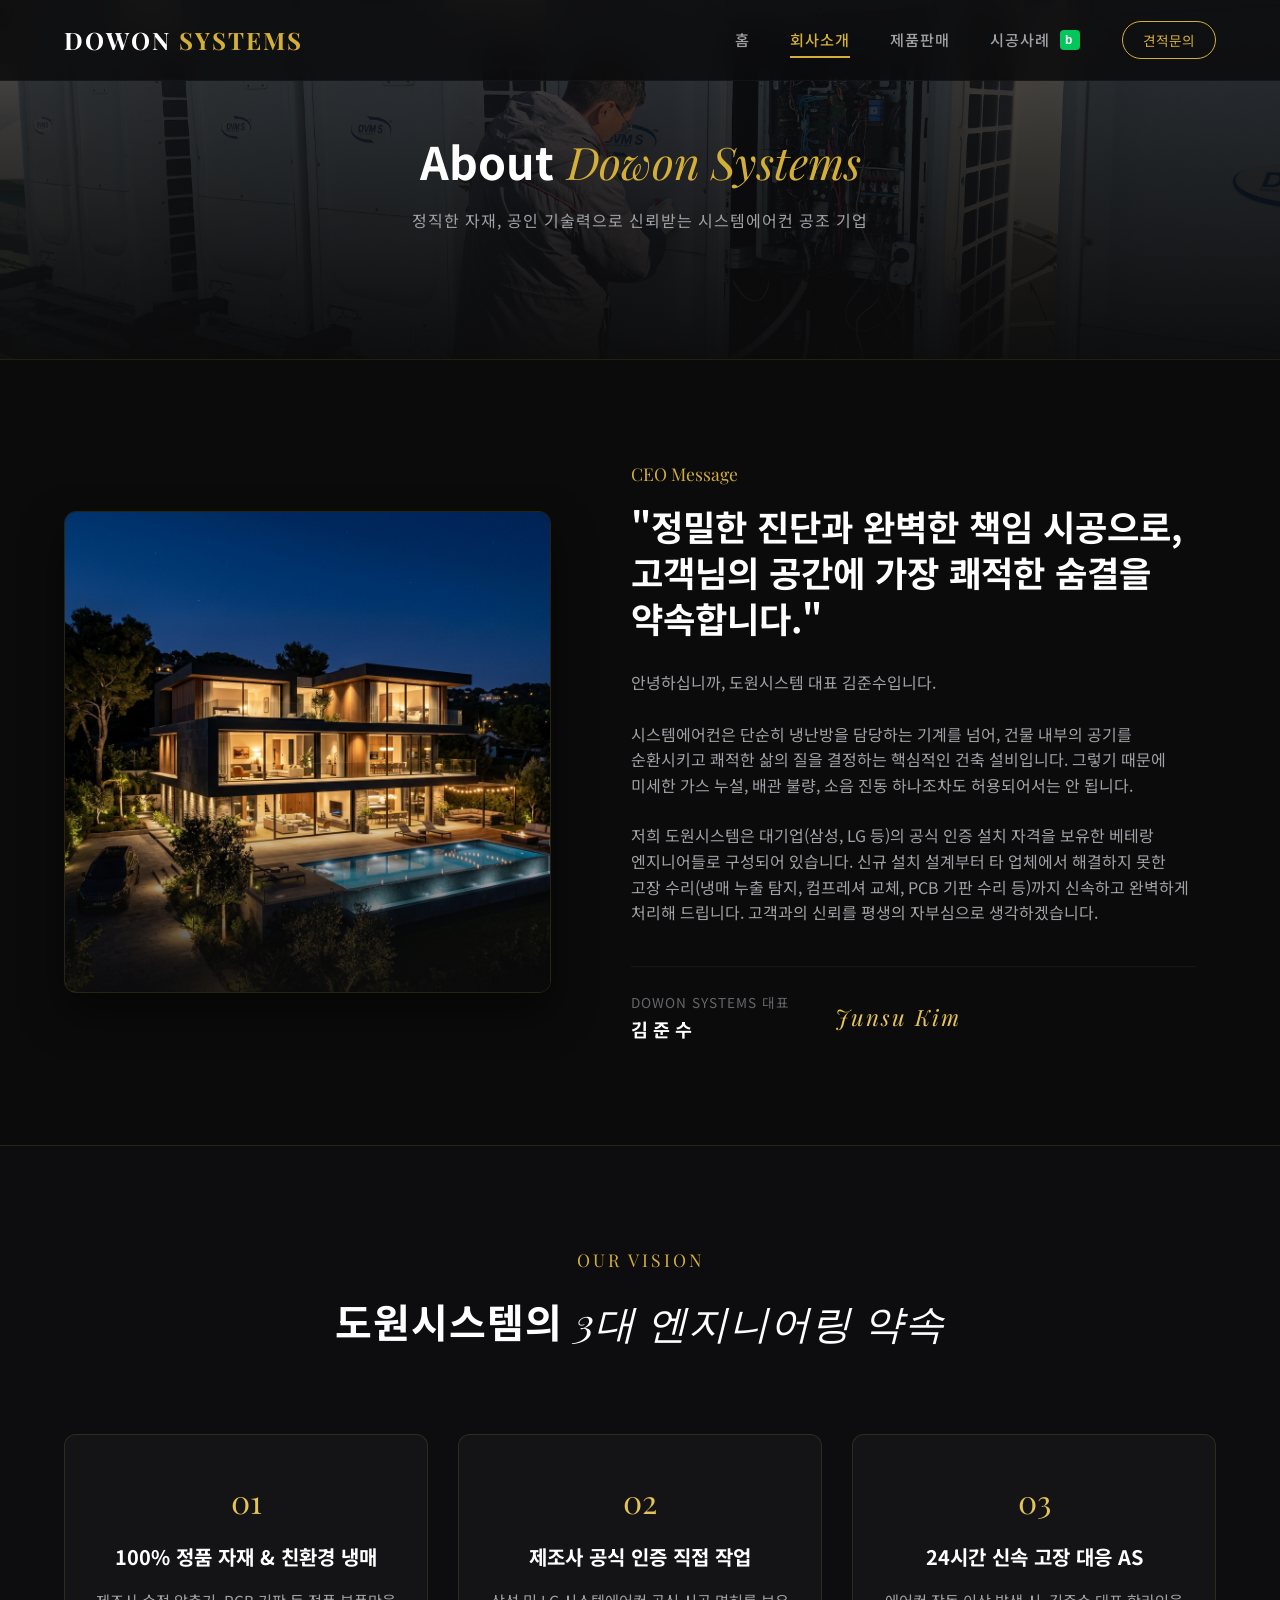
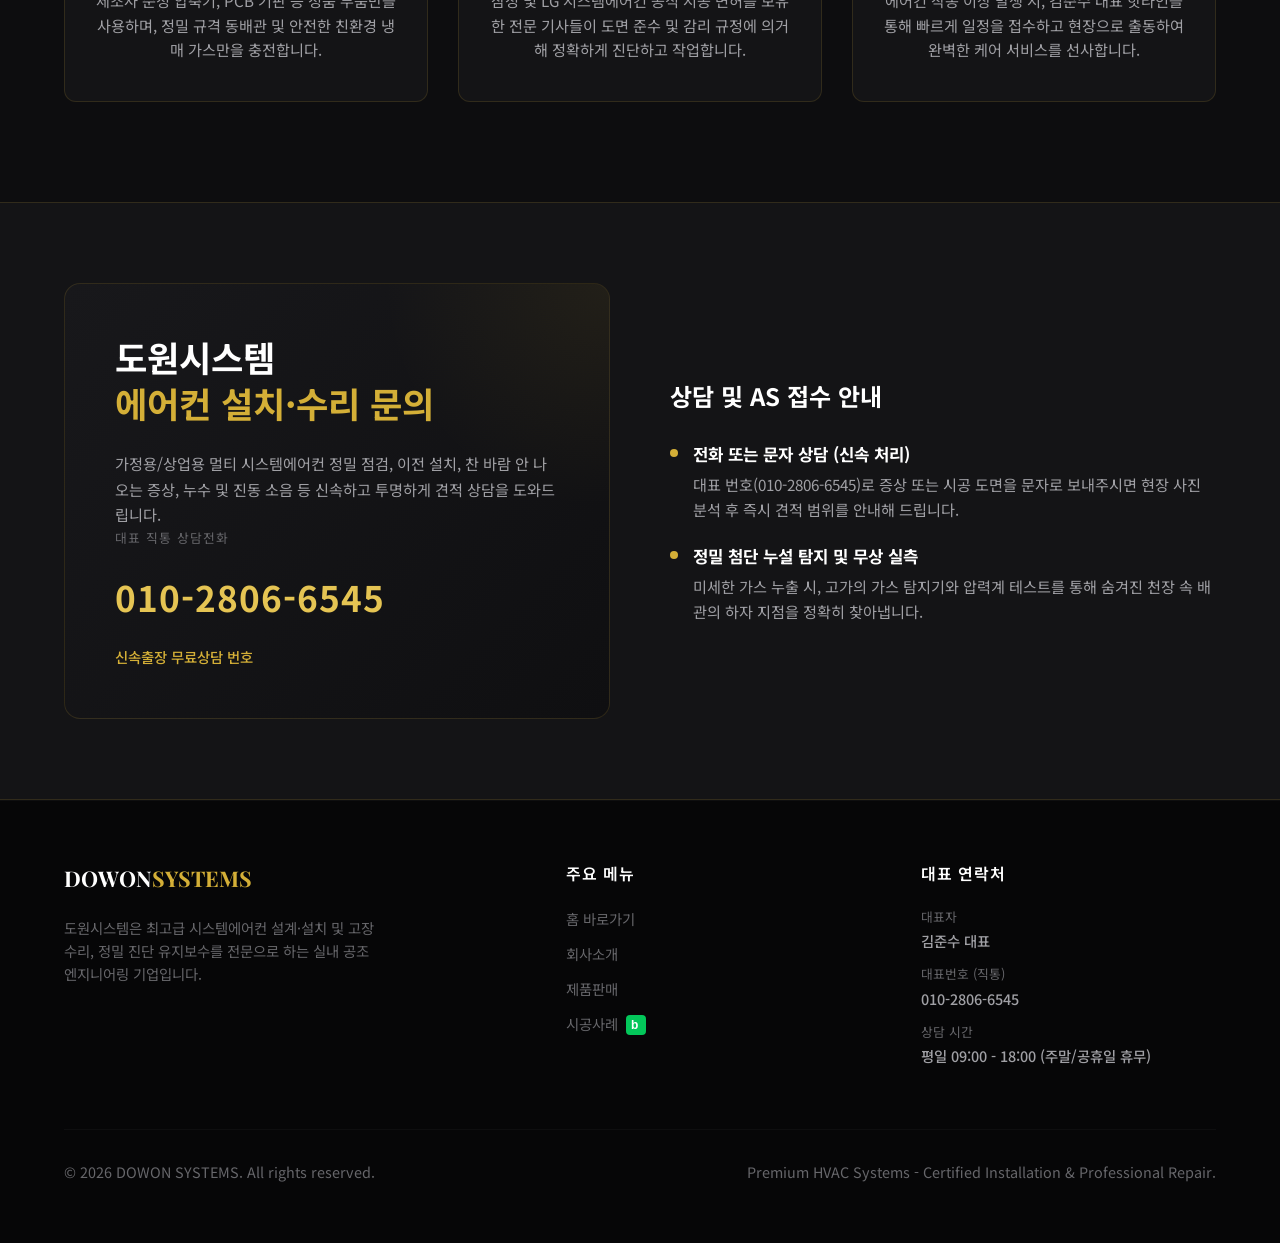
==== commit 8a87ede6: "Add files via upload" ====
--- a/about.html
+++ b/about.html
@@ -201,7 +201,7 @@
       - 이미지 파일 경로: C:\Users\도원\.gemini\antigravity\scratch\dowon-systems\images\hero-bg.png
       - 추천 해상도: 1920x600px (3:1 비율)
     -->
-    <img src="images/EYHZ7886.jpg" alt="도원시스템 소개 히어로 배경" class="sub-hero-bg">
+    <img src="images/히어로.JPG" alt="도원시스템 소개 히어로 배경" class="sub-hero-bg">
     <div class="sub-hero-content container">
       <h1 class="sub-hero-title">About <span>Dowon Systems</span></h1>
       <p class="sub-hero-desc">정직한 자재, 공인 기술력으로 신뢰받는 시스템에어컨 공조 기업</p>
